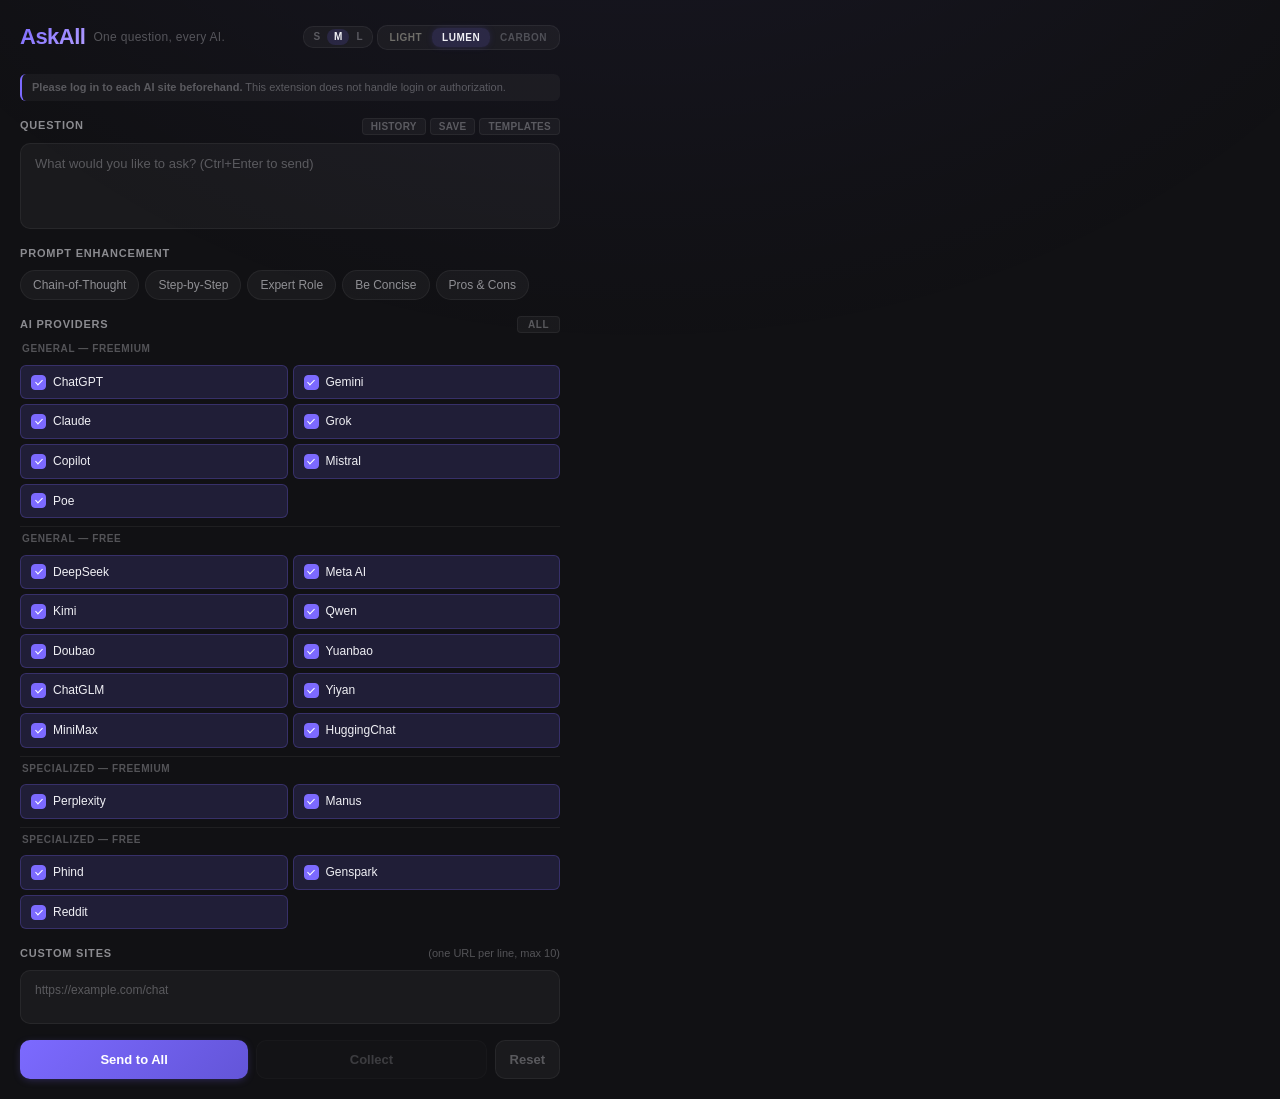
==== popup/popup.html @ 11f6a542 "feat: AskAll v1.0.0 — batch AI query Chrome extension Send one question to 22 AI chatbots simultaneo" ====
<!DOCTYPE html>
<html lang="en">
<head>
  <meta charset="UTF-8">
  <meta name="viewport" content="width=device-width, initial-scale=1.0">
  <title>AskAll</title>
  <link rel="stylesheet" href="popup.css">
</head>
<body>
  <div class="container">

    <header class="header">
      <h1 class="logo">AskAll</h1>
      <span class="tagline">One question, every AI.</span>
      <div class="header-controls">
        <div class="size-switcher" title="Panel size">
          <button class="size-btn" data-size="s">S</button>
          <button class="size-btn active" data-size="m">M</button>
          <button class="size-btn" data-size="l">L</button>
        </div>
        <div class="theme-switcher">
          <button class="theme-btn" data-theme="light" title="Ink on paper">Light</button>
          <button class="theme-btn active" data-theme="lumen" title="Warm clarity">Lumen</button>
          <button class="theme-btn" data-theme="carbon" title="Industrial precision">Carbon</button>
        </div>
      </div>
    </header>

    <p class="notice"><strong>Please log in to each AI site beforehand.</strong> This extension does not handle login or authorization.</p>

    <!-- question + history + templates toolbar -->
    <section class="section">
      <div class="label toolbar-label">
        <span>Question</span>
        <div class="toolbar-actions">
          <button id="history-btn" class="toolbar-btn" title="Query history">History</button>
          <button id="tpl-save-btn" class="toolbar-btn" title="Save as template">Save</button>
          <button id="tpl-load-btn" class="toolbar-btn" title="Load template">Templates</button>
        </div>
      </div>
      <textarea id="question" class="textarea" rows="4"
        placeholder="What would you like to ask? (Ctrl+Enter to send)"></textarea>
      <!-- history dropdown (hidden by default) -->
      <div id="history-panel" class="dropdown-panel hidden"></div>
      <!-- templates dropdown (hidden by default) -->
      <div id="tpl-panel" class="dropdown-panel hidden"></div>
    </section>

    <section class="section">
      <label class="label">Prompt Enhancement</label>
      <div class="strategies">
        <label class="chip">
          <input type="checkbox" value="cot" class="strategy-cb">
          <span>Chain-of-Thought</span>
        </label>
        <label class="chip">
          <input type="checkbox" value="step" class="strategy-cb">
          <span>Step-by-Step</span>
        </label>
        <label class="chip">
          <input type="checkbox" value="expert" class="strategy-cb">
          <span>Expert Role</span>
        </label>
        <label class="chip">
          <input type="checkbox" value="concise" class="strategy-cb">
          <span>Be Concise</span>
        </label>
        <label class="chip">
          <input type="checkbox" value="compare" class="strategy-cb">
          <span>Pros &amp; Cons</span>
        </label>
      </div>
    </section>

    <section class="section">
      <label class="label">
        AI Providers
        <button id="toggle-all-btn" class="toggle-all-btn" title="Toggle all">All</button>
      </label>
      <div id="site-list" class="site-list-grouped"></div>
    </section>

    <section class="section">
      <label class="label" for="custom-sites">Custom Sites <span class="hint">(one URL per line, max 10)</span></label>
      <textarea id="custom-sites" class="textarea textarea-sm" rows="2"
        placeholder="https://example.com/chat"></textarea>
    </section>

    <div class="actions">
      <button id="send-btn" class="btn btn-primary">Send to All</button>
      <button id="collect-btn" class="btn btn-secondary" disabled>Collect</button>
      <button id="reset-btn" class="btn btn-reset" title="Clear responses and start fresh">Reset</button>
    </div>

    <div id="status-bar" class="status-bar hidden">
      <div class="status-text" id="status-text">
        <span class="status-dot active"></span>
        <span id="status-label">Waiting...</span>
      </div>
      <div class="progress-track">
        <div class="progress-fill active" id="progress-fill"></div>
      </div>
    </div>

    <section id="responses-section" class="section hidden">
      <div class="responses-header">
        <label class="label">Responses</label>
        <div class="responses-actions">
          <button id="copy-debug-btn" class="btn btn-debug" title="Copy error diagnostics for debugging">Copy Debug</button>
          <button id="export-md-btn" class="btn btn-export" title="Export as Markdown">Export MD</button>
          <button id="copy-all-btn" class="btn btn-copy">Copy All</button>
        </div>
      </div>
      <div id="responses-container" class="responses-container"></div>
    </section>

    <div id="toast" class="toast">
      <span class="toast-icon">&#10003;</span>
      <span id="toast-text">Copied to clipboard</span>
    </div>

  </div>
  <script src="popup.js"></script>
</body>
</html>
---- popup/popup.css ----
/* ===== reset ===== */
*,
*::before,
*::after {
  box-sizing: border-box;
  margin: 0;
  padding: 0;
}

/* ============================================================
   THEME: LUMEN
   warm clarity · frosted glass · continuous curves
   ============================================================ */
:root,
[data-theme="lumen"] {
  --bg-deep: #09090b;
  --bg: #111114;
  --surface: rgba(255, 255, 255, 0.04);
  --surface-hover: rgba(255, 255, 255, 0.07);
  --surface-active: rgba(255, 255, 255, 0.10);
  --glass: rgba(255, 255, 255, 0.05);
  --glass-border: rgba(255, 255, 255, 0.08);
  --border: rgba(255, 255, 255, 0.06);
  --border-focus: rgba(120, 100, 255, 0.5);

  --text: #f0f0f5;
  --text-secondary: rgba(240, 240, 245, 0.55);
  --text-tertiary: rgba(240, 240, 245, 0.3);

  --accent: #7c6aff;
  --accent-soft: rgba(124, 106, 255, 0.15);
  --accent-glow: rgba(124, 106, 255, 0.35);
  --accent-bright: #9d8fff;
  --accent-gradient: linear-gradient(135deg, #7c6aff 0%, #6355d8 100%);
  --accent-gradient-sending: linear-gradient(135deg, #5a4cc7 0%, #4e42b5 100%);

  --success: #34d399;
  --success-soft: rgba(52, 211, 153, 0.12);
  --warning: #fbbf24;
  --warning-soft: rgba(251, 191, 36, 0.12);
  --danger: #f87171;
  --danger-soft: rgba(248, 113, 113, 0.12);

  --radius-xs: 6px;
  --radius-sm: 10px;
  --radius: 14px;
  --radius-lg: 18px;
  --chip-radius: 20px;

  --font-body: -apple-system, BlinkMacSystemFont, "SF Pro Display",
    "Segoe UI", Roboto, Helvetica, sans-serif;
  --font-mono: "SF Mono", "Fira Code", "Cascadia Code", monospace;

  --ambient-glow: radial-gradient(
    ellipse at 50% 0%,
    rgba(124, 106, 255, 0.08) 0%,
    transparent 70%
  );

  --logo-gradient: linear-gradient(135deg, #7c6aff 0%, #b4a0ff 50%, #7c6aff 100%);
  --logo-weight: 700;
  --logo-spacing: -0.5px;

  --card-done-border: rgba(52, 211, 153, 0.2);
  --card-error-border: rgba(248, 113, 113, 0.2);
  --selected-border: rgba(124, 106, 255, 0.25);
  --selected-bg: var(--accent-soft);

  --progress-gradient: linear-gradient(90deg, var(--accent), var(--accent-bright));
  --progress-done-gradient: linear-gradient(90deg, var(--accent), var(--success));

  --ease-out-expo: cubic-bezier(0.16, 1, 0.3, 1);
  --ease-spring: cubic-bezier(0.34, 1.56, 0.64, 1);
  --ease-smooth: cubic-bezier(0.4, 0, 0.2, 1);

  --duration-fast: 150ms;
  --duration: 250ms;
  --duration-slow: 400ms;
  --duration-enter: 500ms;
}

/* ============================================================
   THEME: LIGHT
   flexoki ink · warm paper · analog clarity
   ============================================================ */
[data-theme="light"] {
  --bg-deep: #F2F0E5;
  --bg: #FFFCF0;
  --surface: #F2F0E5;
  --surface-hover: #E6E4D9;
  --surface-active: #DAD8CE;
  --glass: rgba(16, 15, 15, 0.03);
  --glass-border: #DAD8CE;
  --border: #CECDC3;
  --border-focus: rgba(67, 133, 190, 0.40);

  --text: #100F0F;
  --text-secondary: #403E3C;
  --text-tertiary: #6F6E69;

  --accent: #4385BE;
  --accent-soft: rgba(67, 133, 190, 0.10);
  --accent-glow: rgba(67, 133, 190, 0.18);
  --accent-bright: #205EA6;
  --accent-gradient: linear-gradient(135deg, #4385BE 0%, #205EA6 100%);
  --accent-gradient-sending: linear-gradient(135deg, #205EA6 0%, #1A4F8C 100%);

  --success: #536907;
  --success-soft: rgba(102, 128, 11, 0.10);
  --warning: #8E6B01;
  --warning-soft: rgba(142, 107, 1, 0.10);
  --danger: #AF3029;
  --danger-soft: rgba(175, 48, 41, 0.08);

  --radius-xs: 6px;
  --radius-sm: 10px;
  --radius: 14px;
  --radius-lg: 18px;
  --chip-radius: 20px;

  --font-body: "iA Writer Quattro", "Literata", Georgia,
    -apple-system, BlinkMacSystemFont, "Segoe UI", sans-serif;
  --font-mono: "iA Writer Mono", "SF Mono", "Fira Code", monospace;

  --ambient-glow: none;

  --logo-gradient: linear-gradient(135deg, #4385BE 0%, #5E409D 50%, #4385BE 100%);
  --logo-weight: 700;
  --logo-spacing: -0.3px;

  --card-done-border: rgba(83, 105, 7, 0.30);
  --card-error-border: rgba(175, 48, 41, 0.25);
  --selected-border: rgba(67, 133, 190, 0.25);
  --selected-bg: rgba(67, 133, 190, 0.08);

  --progress-gradient: linear-gradient(90deg, var(--accent), var(--accent-bright));
  --progress-done-gradient: linear-gradient(90deg, var(--accent), var(--success));
}

/* light overrides that need selectors */
[data-theme="light"] .btn .ripple {
  background: rgba(0, 0, 0, 0.08);
}

[data-theme="light"] .btn-primary {
  box-shadow: 0 1px 3px rgba(0, 0, 0, 0.10);
}

[data-theme="light"] .btn-primary:hover:not(:disabled) {
  box-shadow: 0 2px 8px rgba(67, 133, 190, 0.25);
}

[data-theme="light"] .response-card {
  box-shadow: 0 1px 2px rgba(0, 0, 0, 0.04);
}

[data-theme="light"] .response-card:hover {
  box-shadow: 0 2px 6px rgba(0, 0, 0, 0.06);
}

[data-theme="light"] .toast {
  background: #FFFCF0;
  box-shadow: 0 4px 24px rgba(0, 0, 0, 0.12);
  backdrop-filter: none;
  -webkit-backdrop-filter: none;
}

[data-theme="light"] .status-bar {
  backdrop-filter: none;
  -webkit-backdrop-filter: none;
  background: #F2F0E5;
}

[data-theme="light"] .textarea {
  background: #FFFCF0;
}

[data-theme="light"] .textarea:hover {
  background: #F2F0E5;
}

[data-theme="light"] .textarea:focus {
  background: #FFFCF0;
  box-shadow: 0 0 0 3px var(--accent-soft);
}

[data-theme="light"] .site-item input[type="checkbox"]:checked {
  background: #4385BE;
  border-color: #4385BE;
}

[data-theme="light"] .site-item input[type="checkbox"]:checked::after {
  border-color: #FFFCF0;
}

[data-theme="light"] .chip:has(input:checked) {
  color: #FFFCF0;
  border-color: #4385BE;
}

[data-theme="light"] .chip:has(input:checked)::after {
  background: #4385BE;
}

[data-theme="light"] ::-webkit-scrollbar-thumb {
  background: #CECDC3;
}

[data-theme="light"] ::-webkit-scrollbar-thumb:hover {
  background: #B7B5AC;
}

[data-theme="light"] .dropdown-panel {
  background: #FFFCF0;
  box-shadow: 0 4px 16px rgba(0, 0, 0, 0.08);
}

[data-theme="light"] .tpl-save-input {
  background: #F2F0E5;
}

[data-theme="light"] .theme-btn,
[data-theme="light"] .size-btn {
  color: #575653;
}

[data-theme="light"] .theme-btn:hover,
[data-theme="light"] .size-btn:hover {
  color: #100F0F;
}

[data-theme="light"] .theme-btn.active,
[data-theme="light"] .size-btn.active {
  color: #100F0F;
  background: rgba(67, 133, 190, 0.12);
}

/* ============================================================
   THEME: CARBON
   deep void · neon precision · angular geometry
   ============================================================ */
[data-theme="carbon"] {
  --bg-deep: #000000;
  --bg: #0a0a0a;
  --surface: rgba(255, 255, 255, 0.03);
  --surface-hover: rgba(255, 255, 255, 0.05);
  --surface-active: rgba(255, 255, 255, 0.08);
  --glass: rgba(0, 220, 255, 0.03);
  --glass-border: rgba(0, 220, 255, 0.10);
  --border: rgba(255, 255, 255, 0.05);
  --border-focus: rgba(0, 220, 255, 0.6);

  --text: #e8ecf0;
  --text-secondary: rgba(232, 236, 240, 0.50);
  --text-tertiary: rgba(232, 236, 240, 0.25);

  --accent: #00dcff;
  --accent-soft: rgba(0, 220, 255, 0.10);
  --accent-glow: rgba(0, 220, 255, 0.30);
  --accent-bright: #5ef0ff;
  --accent-gradient: linear-gradient(135deg, #00b8d4 0%, #00dcff 100%);
  --accent-gradient-sending: linear-gradient(135deg, #007a8c 0%, #009aad 100%);

  --success: #00e676;
  --success-soft: rgba(0, 230, 118, 0.10);
  --warning: #ffab00;
  --warning-soft: rgba(255, 171, 0, 0.10);
  --danger: #ff5252;
  --danger-soft: rgba(255, 82, 82, 0.10);

  --radius-xs: 3px;
  --radius-sm: 5px;
  --radius: 6px;
  --radius-lg: 8px;
  --chip-radius: 4px;

  --font-body: "Inter", "Roboto", -apple-system, BlinkMacSystemFont,
    "Segoe UI", sans-serif;
  --font-mono: "JetBrains Mono", "SF Mono", "Fira Code", monospace;

  --ambient-glow: radial-gradient(
    ellipse at 50% 0%,
    rgba(0, 220, 255, 0.05) 0%,
    transparent 60%
  );

  --logo-gradient: linear-gradient(90deg, #00dcff 0%, #00ffe0 50%, #00dcff 100%);
  --logo-weight: 800;
  --logo-spacing: 2px;

  --card-done-border: rgba(0, 230, 118, 0.25);
  --card-error-border: rgba(255, 82, 82, 0.25);
  --selected-border: rgba(0, 220, 255, 0.30);
  --selected-bg: rgba(0, 220, 255, 0.08);

  --progress-gradient: linear-gradient(90deg, #00b8d4, var(--accent-bright));
  --progress-done-gradient: linear-gradient(90deg, var(--accent), var(--success));
}

/* carbon-specific overrides that need selectors */
[data-theme="carbon"] .logo {
  text-transform: uppercase;
  font-family: var(--font-mono);
}

[data-theme="carbon"] .response-site-name {
  font-family: var(--font-mono);
  letter-spacing: 0.5px;
}

[data-theme="carbon"] .response-status {
  border-radius: 3px;
  font-family: var(--font-mono);
  letter-spacing: 0.6px;
}

[data-theme="carbon"] .chip {
  border-radius: var(--chip-radius);
}

[data-theme="carbon"] .chip:has(input:checked) {
  box-shadow: 0 0 8px -2px var(--accent-glow), inset 0 0 12px -6px var(--accent-glow);
}

[data-theme="carbon"] .btn-primary {
  box-shadow: 0 0 12px -3px var(--accent-glow), inset 0 1px 0 rgba(255, 255, 255, 0.06);
}

[data-theme="carbon"] .btn-primary:hover:not(:disabled) {
  box-shadow: 0 0 24px -2px var(--accent-glow), 0 0 48px -8px var(--accent-glow);
}

[data-theme="carbon"] .site-item.selected {
  box-shadow: inset 0 0 10px -6px var(--accent-glow);
}

[data-theme="carbon"] .textarea:focus {
  box-shadow: 0 0 0 1px var(--border-focus), 0 0 16px -4px var(--accent-glow);
}

[data-theme="carbon"] .progress-fill.active::after {
  box-shadow: 0 0 8px var(--accent-glow), 0 0 16px var(--accent-glow);
}

[data-theme="carbon"] .toast {
  border-radius: var(--radius-sm);
  backdrop-filter: blur(8px);
  -webkit-backdrop-filter: blur(8px);
}

[data-theme="carbon"] .status-bar {
  backdrop-filter: blur(8px);
  -webkit-backdrop-filter: blur(8px);
}

/* carbon scanline texture */
[data-theme="carbon"] body::after {
  content: "";
  position: fixed;
  inset: 0;
  background: repeating-linear-gradient(
    0deg,
    transparent 0px,
    transparent 2px,
    rgba(255, 255, 255, 0.008) 2px,
    rgba(255, 255, 255, 0.008) 4px
  );
  pointer-events: none;
  z-index: 0;
}

/* ===== theme switcher ===== */
.theme-switcher {
  display: flex;
  align-items: center;
  gap: 0;
  background: var(--surface);
  border: 1px solid var(--border);
  border-radius: var(--radius-sm);
  padding: 2px;
  flex-shrink: 0;
}

/* ===== size switcher ===== */
.size-switcher {
  display: flex;
  align-items: center;
  gap: 0;
  background: var(--surface);
  border: 1px solid var(--border);
  border-radius: var(--radius-sm);
  padding: 2px;
  flex-shrink: 0;
}

.size-btn {
  padding: 3px 7px;
  font-size: 10px;
  font-weight: 700;
  color: var(--text-tertiary);
  background: transparent;
  border: none;
  border-radius: calc(var(--radius-sm) - 2px);
  cursor: pointer;
  line-height: 1;
  transition:
    color var(--duration) var(--ease-smooth),
    background var(--duration) var(--ease-smooth);
}

.size-btn:hover {
  color: var(--text-secondary);
}

.size-btn.active {
  color: var(--text);
  background: var(--accent-soft);
}

.size-btn:active {
  transform: scale(0.9);
}

.theme-btn {
  padding: 4px 10px;
  font-size: 10px;
  font-weight: 600;
  color: var(--text-tertiary);
  background: transparent;
  border: none;
  border-radius: calc(var(--radius-sm) - 2px);
  cursor: pointer;
  text-transform: uppercase;
  letter-spacing: 0.5px;
  transition:
    color var(--duration) var(--ease-smooth),
    background var(--duration) var(--ease-smooth),
    box-shadow var(--duration) var(--ease-smooth);
  position: relative;
  white-space: nowrap;
}

.theme-btn:hover {
  color: var(--text-secondary);
}

.theme-btn.active {
  color: var(--text);
  background: var(--accent-soft);
  box-shadow: 0 0 8px -3px var(--accent-glow);
}

.theme-btn:active {
  transform: scale(0.94);
}

/* ===== body + size variants ===== */
body {
  width: 440px;
  min-height: 520px;
  max-height: 600px;
  overflow-y: auto;
  overflow-x: hidden;
  font-family: var(--font-body);
  font-size: 13px;
  color: var(--text);
  background: var(--bg);
  line-height: 1.55;
  -webkit-font-smoothing: antialiased;
  transition:
    background var(--duration-slow) var(--ease-smooth),
    width var(--duration-slow) var(--ease-out-expo);
}

body[data-size="s"] {
  width: 440px;
}

body[data-size="m"] {
  width: 580px;
}

body[data-size="l"] {
  width: 750px;
}

body[data-size="m"] .responses-container {
  max-height: 420px;
}

body[data-size="l"] .responses-container {
  max-height: 450px;
}

body[data-size="l"] .site-list {
  grid-template-columns: 1fr 1fr 1fr;
}

body::before {
  content: "";
  position: fixed;
  top: -40%;
  left: -20%;
  width: 140%;
  height: 80%;
  background: var(--ambient-glow);
  pointer-events: none;
  z-index: 0;
  transition: background var(--duration-slow) var(--ease-smooth);
}

/* ===== layout ===== */
.container {
  position: relative;
  z-index: 1;
  padding: 20px;
  display: flex;
  flex-direction: column;
  gap: 16px;
}

/* ===== header ===== */
.header {
  display: flex;
  align-items: center;
  gap: 8px;
  padding-bottom: 4px;
  flex-wrap: wrap;
}

.header-controls {
  display: flex;
  align-items: center;
  gap: 4px;
  margin-left: auto;
  flex-shrink: 0;
}

.logo {
  font-size: 22px;
  font-weight: var(--logo-weight);
  letter-spacing: var(--logo-spacing);
  background: var(--logo-gradient);
  background-size: 200% 200%;
  -webkit-background-clip: text;
  -webkit-text-fill-color: transparent;
  background-clip: text;
  animation: logo-shimmer 4s ease-in-out infinite;
  flex-shrink: 0;
  transition: letter-spacing var(--duration-slow) var(--ease-smooth);
}

@keyframes logo-shimmer {
  0%, 100% { background-position: 0% 50%; }
  50% { background-position: 100% 50%; }
}

.tagline {
  font-size: 12px;
  color: var(--text-tertiary);
  letter-spacing: 0.3px;
  white-space: nowrap;
  overflow: hidden;
  text-overflow: ellipsis;
}

.notice {
  font-size: 11px;
  color: var(--text-tertiary);
  line-height: 1.4;
  padding: 6px 10px;
  background: var(--surface);
  border-left: 2px solid var(--accent);
  border-radius: var(--radius-xs);
}

/* ===== sections ===== */
.section {
  display: flex;
  flex-direction: column;
  gap: 8px;
}

.label {
  font-size: 11px;
  font-weight: 600;
  color: var(--text-secondary);
  text-transform: uppercase;
  letter-spacing: 0.8px;
  display: flex;
  align-items: center;
  justify-content: space-between;
}

.hint {
  font-weight: 400;
  text-transform: none;
  letter-spacing: 0;
  color: var(--text-tertiary);
  font-size: 11px;
}

/* ===== textarea ===== */
.textarea {
  width: 100%;
  padding: 12px 14px;
  background: var(--surface);
  border: 1px solid var(--border);
  border-radius: var(--radius-sm);
  color: var(--text);
  font-size: 13px;
  font-family: inherit;
  resize: none;
  outline: none;
  transition:
    border-color var(--duration) var(--ease-smooth),
    box-shadow var(--duration) var(--ease-smooth),
    background var(--duration) var(--ease-smooth);
}

.textarea::placeholder {
  color: var(--text-tertiary);
}

.textarea:hover {
  background: var(--surface-hover);
  border-color: var(--glass-border);
}

.textarea:focus {
  background: var(--surface-hover);
  border-color: var(--border-focus);
  box-shadow: 0 0 0 3px var(--accent-soft), 0 0 20px -4px var(--accent-glow);
}

.textarea-sm {
  font-size: 12px;
}

/* ===== chips ===== */
.strategies {
  display: flex;
  flex-wrap: wrap;
  gap: 6px;
}

.chip {
  position: relative;
  display: inline-flex;
  align-items: center;
  gap: 5px;
  padding: 5px 12px;
  background: var(--surface);
  border: 1px solid var(--border);
  border-radius: var(--chip-radius);
  cursor: pointer;
  font-size: 12px;
  color: var(--text-secondary);
  transition: all var(--duration) var(--ease-smooth);
  user-select: none;
  overflow: hidden;
}

.chip::after {
  content: "";
  position: absolute;
  inset: 0;
  background: var(--accent);
  opacity: 0;
  transition: opacity var(--duration) var(--ease-smooth);
  border-radius: inherit;
  z-index: 0;
}

.chip span {
  position: relative;
  z-index: 1;
}

.chip:hover {
  border-color: var(--glass-border);
  background: var(--surface-hover);
}

.chip:active {
  transform: scale(0.95);
}

.chip:has(input:checked) {
  border-color: var(--accent);
  color: #fff;
}

.chip:has(input:checked)::after {
  opacity: 1;
}

.chip input {
  display: none;
}

/* ===== site list ===== */
/* ===== grouped site list ===== */
.site-list-grouped {
  display: flex;
  flex-direction: column;
  gap: 8px;
}

.site-group-header {
  font-size: 10px;
  font-weight: 600;
  color: var(--text-tertiary);
  text-transform: uppercase;
  letter-spacing: 0.6px;
  padding: 4px 2px 0;
  border-top: 1px solid var(--border);
}

.site-group-header:first-child {
  border-top: none;
  padding-top: 0;
}

.site-list {
  display: grid;
  grid-template-columns: 1fr 1fr;
  gap: 5px;
}

.site-item {
  display: flex;
  align-items: center;
  gap: 7px;
  padding: 7px 10px;
  background: var(--surface);
  border: 1px solid transparent;
  border-radius: var(--radius-xs);
  cursor: pointer;
  font-size: 12px;
  color: var(--text-secondary);
  transition: all var(--duration-fast) var(--ease-smooth);
  user-select: none;
}

.site-item:hover {
  background: var(--surface-hover);
}

.site-item:active {
  transform: scale(0.97);
}

.site-item.selected {
  border-color: var(--selected-border);
  background: var(--selected-bg);
  color: var(--text);
}

.site-item input[type="checkbox"] {
  appearance: none;
  -webkit-appearance: none;
  width: 15px;
  height: 15px;
  border: 1.5px solid var(--text-tertiary);
  border-radius: 4px;
  flex-shrink: 0;
  position: relative;
  transition: all var(--duration-fast) var(--ease-smooth);
  cursor: pointer;
}

.site-item input[type="checkbox"]:checked {
  background: var(--accent);
  border-color: var(--accent);
}

.site-item input[type="checkbox"]:checked::after {
  content: "";
  position: absolute;
  top: 2px;
  left: 4.5px;
  width: 4px;
  height: 7px;
  border: solid #fff;
  border-width: 0 1.5px 1.5px 0;
  transform: rotate(45deg);
}

.site-favicon {
  width: 16px;
  height: 16px;
  border-radius: 3px;
  flex-shrink: 0;
  opacity: 0.85;
}

.site-name {
  white-space: nowrap;
  overflow: hidden;
  text-overflow: ellipsis;
  font-weight: 500;
}

/* ===== toggle all ===== */
.toggle-all-btn {
  background: var(--surface);
  border: 1px solid var(--border);
  border-radius: 4px;
  color: var(--text-tertiary);
  font-size: 10px;
  font-weight: 600;
  padding: 2px 10px;
  cursor: pointer;
  text-transform: uppercase;
  letter-spacing: 0.5px;
  transition: all var(--duration-fast) var(--ease-smooth);
}

.toggle-all-btn:hover {
  background: var(--accent-soft);
  color: var(--accent-bright);
  border-color: var(--selected-border);
}

.toggle-all-btn:active {
  transform: scale(0.93);
}

/* ===== buttons ===== */
.actions {
  display: flex;
  gap: 8px;
}

.btn {
  position: relative;
  flex: 1;
  padding: 11px 16px;
  border: none;
  border-radius: var(--radius-sm);
  font-size: 13px;
  font-weight: 600;
  cursor: pointer;
  overflow: hidden;
  transition:
    transform var(--duration-fast) var(--ease-spring),
    box-shadow var(--duration) var(--ease-smooth),
    opacity var(--duration) var(--ease-smooth),
    background var(--duration) var(--ease-smooth);
}

.btn:active:not(:disabled) {
  transform: scale(0.96);
}

.btn:disabled {
  opacity: 0.35;
  cursor: not-allowed;
}

.btn .ripple {
  position: absolute;
  border-radius: 50%;
  background: rgba(255, 255, 255, 0.25);
  transform: scale(0);
  animation: ripple-expand 600ms var(--ease-out-expo) forwards;
  pointer-events: none;
}

@keyframes ripple-expand {
  to {
    transform: scale(4);
    opacity: 0;
  }
}

.btn-primary {
  background: var(--accent-gradient);
  color: #fff;
  box-shadow: 0 2px 8px -2px var(--accent-glow);
}

.btn-primary:hover:not(:disabled) {
  box-shadow: 0 4px 20px -2px var(--accent-glow), 0 0 40px -8px var(--accent-glow);
}

.btn-secondary {
  background: var(--surface);
  color: var(--text-secondary);
  border: 1px solid var(--border);
}

.btn-secondary:hover:not(:disabled) {
  background: var(--surface-hover);
  color: var(--text);
  border-color: var(--glass-border);
}

.btn-reset {
  flex: none;
  background: var(--surface);
  color: var(--text-tertiary);
  border: 1px solid var(--border);
  padding: 11px 14px;
}

.btn-reset:hover:not(:disabled) {
  color: var(--danger);
  border-color: var(--danger);
  background: var(--danger-soft);
}

.btn-copy {
  flex: none;
  padding: 5px 14px;
  font-size: 11px;
  font-weight: 600;
  background: var(--success-soft);
  color: var(--success);
  border: 1px solid rgba(52, 211, 153, 0.2);
  border-radius: var(--radius-xs);
}

.btn-copy:hover:not(:disabled) {
  background: rgba(52, 211, 153, 0.2);
  box-shadow: 0 0 16px -4px rgba(52, 211, 153, 0.3);
}

/* ===== status bar ===== */
.status-bar {
  padding: 10px 14px;
  background: var(--glass);
  border-radius: var(--radius-sm);
  border: 1px solid var(--glass-border);
  backdrop-filter: blur(12px);
  -webkit-backdrop-filter: blur(12px);
  animation: section-enter var(--duration-enter) var(--ease-out-expo) both;
}

.status-text {
  font-size: 12px;
  color: var(--text-secondary);
  margin-bottom: 8px;
  font-weight: 500;
  display: flex;
  align-items: center;
  gap: 6px;
}

.status-dot {
  width: 6px;
  height: 6px;
  border-radius: 50%;
  background: var(--accent);
  display: inline-block;
  flex-shrink: 0;
}

.status-dot.active {
  animation: status-pulse 1.5s ease-in-out infinite;
}

.status-dot.done {
  background: var(--success);
  animation: none;
}

@keyframes status-pulse {
  0%, 100% { opacity: 1; transform: scale(1); }
  50% { opacity: 0.4; transform: scale(0.7); }
}

.progress-track {
  height: 3px;
  background: var(--border);
  border-radius: 2px;
  overflow: hidden;
  position: relative;
}

.progress-fill {
  height: 100%;
  background: var(--progress-gradient);
  border-radius: 2px;
  width: 0%;
  transition: width var(--duration-slow) var(--ease-out-expo);
  position: relative;
}

.progress-fill.active::after {
  content: "";
  position: absolute;
  right: 0;
  top: -2px;
  width: 7px;
  height: 7px;
  border-radius: 50%;
  background: var(--accent-bright);
  box-shadow: 0 0 10px var(--accent-glow);
  animation: progress-glow 1.5s ease-in-out infinite;
}

@keyframes progress-glow {
  0%, 100% { box-shadow: 0 0 6px var(--accent-glow); }
  50% { box-shadow: 0 0 14px var(--accent-glow), 0 0 24px var(--accent-glow); }
}

.progress-fill.done {
  background: var(--progress-done-gradient);
}

.progress-fill.done::after {
  display: none;
}

/* ===== responses ===== */
.responses-header {
  display: flex;
  align-items: center;
  justify-content: space-between;
  margin-bottom: 8px;
}

.responses-container {
  display: flex;
  flex-direction: column;
  gap: 0;
  max-height: 400px;
  overflow-y: auto;
  padding-right: 2px;
}

.response-card {
  background: var(--surface);
  border: 1px solid var(--border);
  border-radius: var(--radius-sm);
  overflow: hidden;
  animation: card-enter var(--duration-enter) var(--ease-out-expo) both;
  transition:
    border-color var(--duration) var(--ease-smooth),
    box-shadow var(--duration) var(--ease-smooth);
}

/* collapsed state: render as compact list rows */
.response-card.collapsed {
  background: transparent;
  border-color: transparent;
  border-radius: 0;
  border-bottom: 1px solid var(--border);
  box-shadow: none;
}

.response-card.collapsed .response-body,
.response-card.collapsed .response-stats,
.response-card.collapsed .response-card-actions {
  display: none;
}

.response-card.collapsed .response-card-header {
  border-bottom: none;
  padding: 5px 8px;
}

/* expanded cards get spacing from top margin */
.response-card:not(.collapsed) {
  margin-top: 6px;
}

.response-card:not(.collapsed):first-child {
  margin-top: 0;
}

.response-card:hover {
  border-color: var(--glass-border);
}

.response-card.card-done {
  animation: card-arrive 500ms var(--ease-spring) both;
  border-color: var(--card-done-border);
}

.response-card.card-error {
  border-color: var(--card-error-border);
}

@keyframes card-enter {
  from {
    opacity: 0;
    transform: translateY(10px) scale(0.98);
  }
  to {
    opacity: 1;
    transform: translateY(0) scale(1);
  }
}

@keyframes card-arrive {
  0% { transform: scale(1); }
  20% { transform: scale(1.015) translateX(-2px); }
  40% { transform: scale(1.01) translateX(2px); }
  60% { transform: scale(1.005) translateX(-1px); }
  80% { transform: scale(1) translateX(1px); }
  100% { transform: scale(1) translateX(0); }
}

.response-card-header {
  display: flex;
  align-items: center;
  justify-content: space-between;
  padding: 6px 12px;
  border-bottom: 1px solid var(--border);
}

.response-site-name {
  font-size: 12px;
  font-weight: 600;
  letter-spacing: 0.1px;
}

.response-status {
  font-size: 10px;
  padding: 2px 10px;
  border-radius: 10px;
  font-weight: 600;
  letter-spacing: 0.3px;
  text-transform: uppercase;
  transition: all var(--duration) var(--ease-smooth);
}

.response-status.pending {
  background: var(--warning-soft);
  color: var(--warning);
}

.response-status.polling {
  background: var(--accent-soft);
  color: var(--accent-bright);
  animation: status-badge-pulse 2s ease-in-out infinite;
}

@keyframes status-badge-pulse {
  0%, 100% { opacity: 1; }
  50% { opacity: 0.6; }
}

.response-status.done {
  background: var(--success-soft);
  color: var(--success);
}

.response-status.error {
  background: var(--danger-soft);
  color: var(--danger);
}

.response-status.skipped {
  background: var(--surface-hover);
  color: var(--text-tertiary);
}

.response-card.card-skipped {
  opacity: 0.5;
  border-color: var(--border);
}

.response-body {
  padding: 12px 14px;
  font-size: 12px;
  line-height: 1.65;
  color: var(--text);
  white-space: pre-wrap;
  word-break: break-word;
  max-height: 200px;
  overflow-y: auto;
}

.response-body-empty {
  color: var(--text-tertiary);
  font-style: italic;
  padding: 8px 14px;
  font-size: 11px;
}

/* shimmer bar inside streaming cards that have expanded */
.response-body-empty::before {
  content: "";
  display: inline-block;
  width: 40px;
  height: 3px;
  margin-right: 6px;
  vertical-align: middle;
  border-radius: 2px;
  background: linear-gradient(
    90deg,
    var(--border) 25%,
    var(--surface-hover) 50%,
    var(--border) 75%
  );
  background-size: 200% 100%;
  animation: shimmer 1.8s ease-in-out infinite;
}

.response-body-empty::after {
  content: "waiting...";
}

@keyframes shimmer {
  0% { background-position: 200% 0; }
  100% { background-position: -200% 0; }
}

.response-card-actions {
  padding: 6px 14px;
  border-top: 1px solid var(--border);
  display: flex;
  justify-content: flex-end;
}

.btn-copy-single {
  background: none;
  border: 1px solid var(--border);
  color: var(--text-tertiary);
  font-size: 11px;
  font-weight: 500;
  padding: 3px 12px;
  border-radius: 4px;
  cursor: pointer;
  transition: all var(--duration-fast) var(--ease-smooth);
}

.btn-copy-single:hover {
  color: var(--text);
  border-color: var(--accent);
  background: var(--accent-soft);
}

.btn-copy-single:active {
  transform: scale(0.93);
}

.btn-copy-single.copied {
  border-color: var(--success);
  color: var(--success);
  background: var(--success-soft);
}

/* ===== toast ===== */
.toast {
  position: fixed;
  bottom: 20px;
  left: 50%;
  transform: translateX(-50%) translateY(20px);
  background: var(--glass);
  color: var(--text);
  padding: 10px 24px;
  border-radius: 24px;
  font-size: 12px;
  font-weight: 600;
  border: 1px solid var(--glass-border);
  backdrop-filter: blur(20px);
  -webkit-backdrop-filter: blur(20px);
  box-shadow: 0 8px 32px rgba(0, 0, 0, 0.4);
  z-index: 999;
  opacity: 0;
  pointer-events: none;
  transition:
    opacity var(--duration) var(--ease-smooth),
    transform var(--duration) var(--ease-spring);
}

.toast.show {
  opacity: 1;
  transform: translateX(-50%) translateY(0);
}

.toast-icon {
  display: inline-block;
  margin-right: 6px;
  color: var(--success);
}

/* ===== entrance animations ===== */
@keyframes section-enter {
  from {
    opacity: 0;
    transform: translateY(8px);
  }
  to {
    opacity: 1;
    transform: translateY(0);
  }
}

.section-enter {
  animation: section-enter var(--duration-enter) var(--ease-out-expo) both;
}

/* ===== all-done celebration ===== */
@keyframes celebration-glow {
  0% { box-shadow: 0 0 0 0 var(--accent-glow); }
  50% { box-shadow: 0 0 20px 4px var(--accent-glow); }
  100% { box-shadow: 0 0 0 0 var(--accent-glow); }
}

.status-bar.all-done {
  animation: celebration-glow 1s var(--ease-smooth);
  border-color: var(--card-done-border);
}

/* ===== send button loading ===== */
.btn-primary.sending {
  background: var(--accent-gradient-sending);
  pointer-events: none;
}

.btn-primary.sending::after {
  content: "";
  position: absolute;
  top: 0;
  left: -100%;
  width: 100%;
  height: 100%;
  background: linear-gradient(
    90deg,
    transparent 0%,
    rgba(255, 255, 255, 0.08) 50%,
    transparent 100%
  );
  animation: btn-loading-sweep 1.5s ease-in-out infinite;
}

@keyframes btn-loading-sweep {
  to { left: 100%; }
}

/* ===== utility ===== */
.hidden {
  display: none !important;
}

.fade-in {
  animation: fade-in var(--duration-slow) var(--ease-smooth) both;
}

@keyframes fade-in {
  from { opacity: 0; }
  to { opacity: 1; }
}

/* ===== scrollbar ===== */
::-webkit-scrollbar {
  width: 4px;
}

::-webkit-scrollbar-track {
  background: transparent;
}

::-webkit-scrollbar-thumb {
  background: var(--border);
  border-radius: 2px;
}

::-webkit-scrollbar-thumb:hover {
  background: rgba(255, 255, 255, 0.12);
}

/* ===== focus visible ===== */
:focus-visible {
  outline: 2px solid var(--accent);
  outline-offset: 2px;
}

button:focus:not(:focus-visible) {
  outline: none;
}

/* ===== toolbar (history / templates) ===== */
.toolbar-label {
  display: flex;
  align-items: center;
  justify-content: space-between;
}

.toolbar-actions {
  display: flex;
  gap: 4px;
}

.toolbar-btn {
  background: var(--surface);
  border: 1px solid var(--border);
  border-radius: 4px;
  color: var(--text-tertiary);
  font-size: 10px;
  font-weight: 600;
  padding: 2px 8px;
  cursor: pointer;
  text-transform: uppercase;
  letter-spacing: 0.3px;
  transition: all var(--duration-fast) var(--ease-smooth);
}

.toolbar-btn:hover {
  color: var(--accent-bright);
  background: var(--accent-soft);
  border-color: var(--selected-border);
}

.toolbar-btn:active {
  transform: scale(0.93);
}

.toolbar-btn.active-panel {
  color: var(--accent-bright);
  background: var(--accent-soft);
  border-color: var(--accent);
}

/* ===== dropdown panel ===== */
.dropdown-panel {
  background: var(--surface);
  border: 1px solid var(--glass-border);
  border-radius: var(--radius-sm);
  padding: 6px;
  max-height: 180px;
  overflow-y: auto;
  animation: section-enter 300ms var(--ease-out-expo) both;
}

.dropdown-item {
  display: flex;
  align-items: center;
  justify-content: space-between;
  gap: 8px;
  padding: 6px 8px;
  border-radius: var(--radius-xs);
  cursor: pointer;
  font-size: 12px;
  color: var(--text-secondary);
  transition: all var(--duration-fast) var(--ease-smooth);
}

.dropdown-item:hover {
  background: var(--surface-hover);
  color: var(--text);
}

.dropdown-item-text {
  flex: 1;
  white-space: nowrap;
  overflow: hidden;
  text-overflow: ellipsis;
}

.dropdown-item-meta {
  font-size: 10px;
  color: var(--text-tertiary);
  white-space: nowrap;
  flex-shrink: 0;
}

.dropdown-item-delete {
  background: none;
  border: none;
  color: var(--text-tertiary);
  font-size: 14px;
  cursor: pointer;
  padding: 0 4px;
  line-height: 1;
  flex-shrink: 0;
  transition: color var(--duration-fast) var(--ease-smooth);
}

.dropdown-item-delete:hover {
  color: var(--danger);
}

.dropdown-empty {
  padding: 12px 8px;
  text-align: center;
  color: var(--text-tertiary);
  font-size: 12px;
  font-style: italic;
}

.dropdown-footer {
  display: flex;
  justify-content: flex-end;
  padding: 4px 2px 0;
  border-top: 1px solid var(--border);
  margin-top: 4px;
}

.dropdown-footer-btn {
  background: none;
  border: none;
  color: var(--danger);
  font-size: 10px;
  font-weight: 600;
  cursor: pointer;
  padding: 4px 8px;
  text-transform: uppercase;
  letter-spacing: 0.3px;
  transition: opacity var(--duration-fast) var(--ease-smooth);
}

.dropdown-footer-btn:hover {
  opacity: 0.7;
}

/* ===== response stats ===== */
.response-stats {
  display: flex;
  gap: 10px;
  padding: 4px 14px 6px;
  font-size: 10px;
  color: var(--text-tertiary);
  letter-spacing: 0.2px;
}

.response-stat {
  display: flex;
  align-items: center;
  gap: 3px;
}

/* ===== retry button in card ===== */
.btn-retry {
  background: none;
  border: 1px solid var(--danger-soft);
  color: var(--danger);
  font-size: 11px;
  font-weight: 500;
  padding: 3px 12px;
  border-radius: 4px;
  cursor: pointer;
  transition: all var(--duration-fast) var(--ease-smooth);
  margin-right: auto;
}

.btn-retry:hover {
  background: var(--danger-soft);
  border-color: var(--danger);
}

.btn-retry:active {
  transform: scale(0.93);
}

.btn-retry.retrying {
  opacity: 0.5;
  pointer-events: none;
}

/* ===== export button ===== */
.responses-actions {
  display: flex;
  gap: 6px;
  align-items: center;
}

.btn-export {
  flex: none;
  padding: 5px 12px;
  font-size: 11px;
  font-weight: 600;
  background: var(--surface);
  color: var(--text-secondary);
  border: 1px solid var(--border);
  border-radius: var(--radius-xs);
}

.btn-debug {
  flex: none;
  padding: 5px 12px;
  font-size: 11px;
  font-weight: 600;
  background: var(--danger-soft);
  color: var(--danger);
  border: 1px solid rgba(175, 48, 41, 0.15);
  border-radius: var(--radius-xs);
}

.btn-debug:hover:not(:disabled) {
  background: rgba(175, 48, 41, 0.15);
  box-shadow: 0 0 12px -4px rgba(175, 48, 41, 0.2);
}

.btn-export:hover:not(:disabled) {
  background: var(--surface-hover);
  color: var(--text);
  border-color: var(--glass-border);
}

/* ===== template save prompt ===== */
.tpl-save-row {
  display: flex;
  gap: 6px;
  padding: 4px 0;
}

.tpl-save-input {
  flex: 1;
  padding: 5px 8px;
  font-size: 12px;
  background: var(--bg);
  border: 1px solid var(--border);
  border-radius: 4px;
  color: var(--text);
  outline: none;
}

.tpl-save-input:focus {
  border-color: var(--accent);
}

.tpl-save-confirm {
  padding: 5px 12px;
  font-size: 11px;
  font-weight: 600;
  background: var(--accent);
  color: #fff;
  border: none;
  border-radius: 4px;
  cursor: pointer;
  transition: opacity var(--duration-fast);
}

.tpl-save-confirm:hover {
  opacity: 0.85;
}
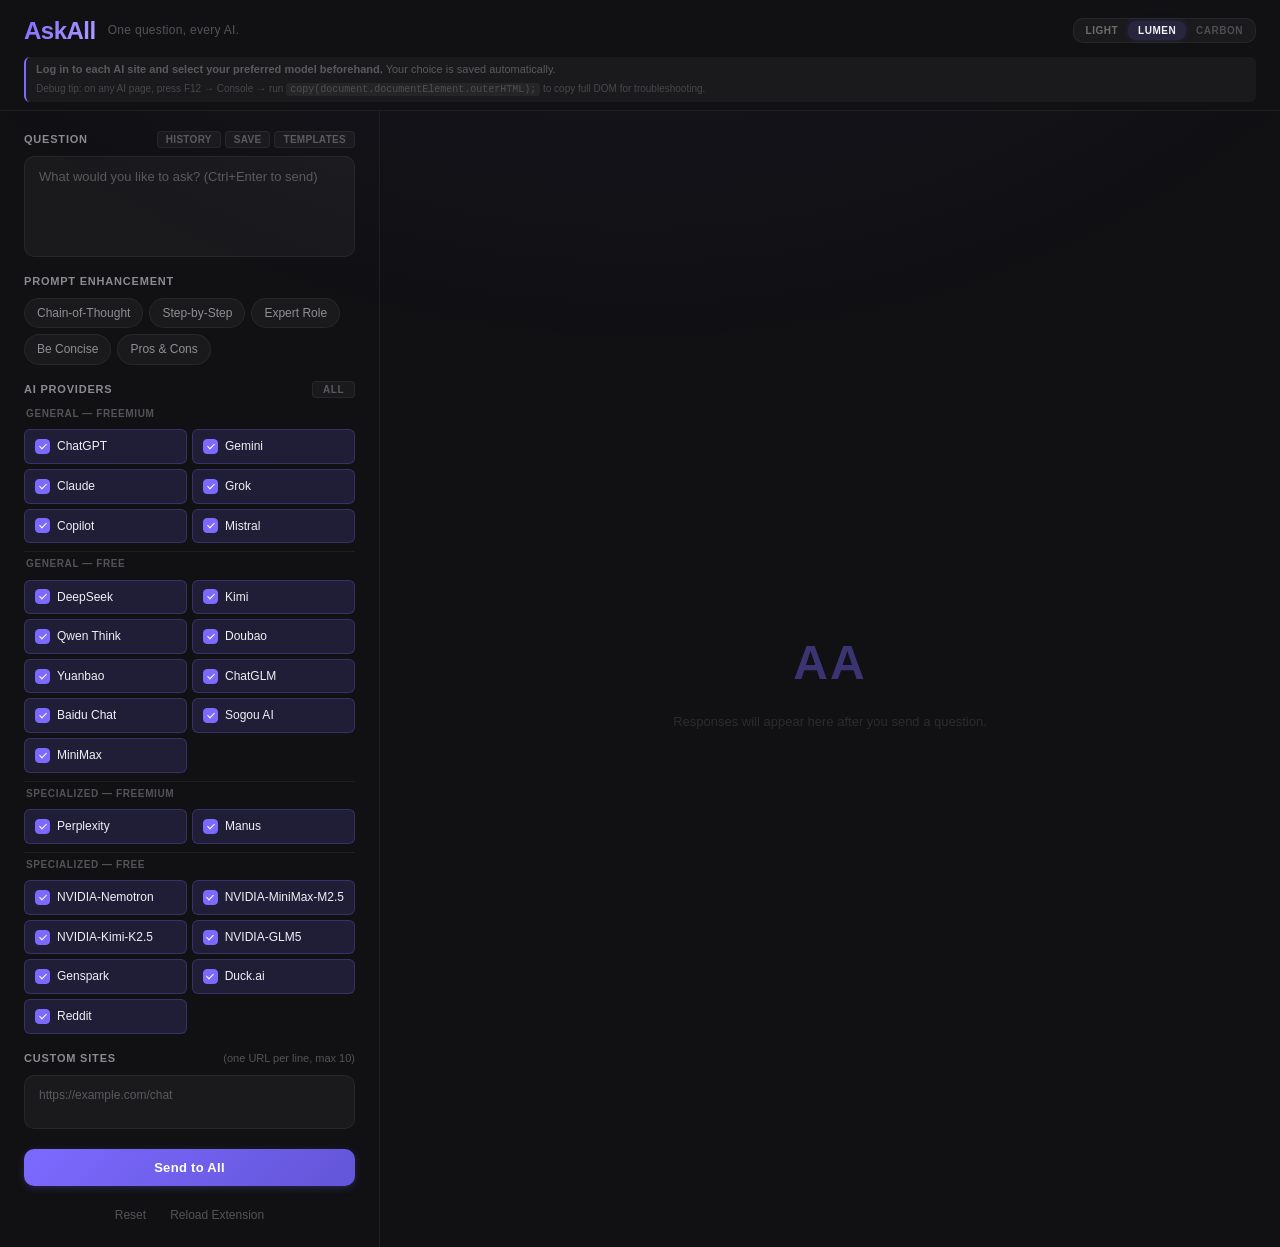
==== commit fa0e4df0: "feat: add anti-detection, new adapters, remove rejected sites - Add humanClick() with full pointer/m" ====
--- a/popup/popup.html
+++ b/popup/popup.html
@@ -7,119 +7,155 @@
   <link rel="stylesheet" href="popup.css">
 </head>
 <body>
-  <div class="container">
 
-    <header class="header">
+  <!-- top bar -->
+  <header class="topbar">
+    <div class="topbar-inner">
       <h1 class="logo">AskAll</h1>
       <span class="tagline">One question, every AI.</span>
-      <div class="header-controls">
-        <div class="size-switcher" title="Panel size">
-          <button class="size-btn" data-size="s">S</button>
-          <button class="size-btn active" data-size="m">M</button>
-          <button class="size-btn" data-size="l">L</button>
-        </div>
+      <div class="topbar-right">
+        <span id="live-counter" class="live-counter hidden">0 / 0</span>
         <div class="theme-switcher">
           <button class="theme-btn" data-theme="light" title="Ink on paper">Light</button>
           <button class="theme-btn active" data-theme="lumen" title="Warm clarity">Lumen</button>
           <button class="theme-btn" data-theme="carbon" title="Industrial precision">Carbon</button>
         </div>
       </div>
-    </header>
+    </div>
+    <p class="notice"><strong>Log in to each AI site and select your preferred model beforehand.</strong> Your choice is saved automatically. <span class="notice-tip">Debug tip: on any AI page, press F12 → Console → run <code>copy(document.documentElement.outerHTML);</code> to copy full DOM for troubleshooting.</span></p>
+  </header>
 
-    <p class="notice"><strong>Please log in to each AI site beforehand.</strong> This extension does not handle login or authorization.</p>
+  <main class="main">
 
-    <!-- question + history + templates toolbar -->
-    <section class="section">
-      <div class="label toolbar-label">
-        <span>Question</span>
-        <div class="toolbar-actions">
-          <button id="history-btn" class="toolbar-btn" title="Query history">History</button>
-          <button id="tpl-save-btn" class="toolbar-btn" title="Save as template">Save</button>
-          <button id="tpl-load-btn" class="toolbar-btn" title="Load template">Templates</button>
+    <!-- LEFT: input panel -->
+    <aside class="panel panel-input">
+
+      <section class="section">
+        <div class="label toolbar-label">
+          <span>Question</span>
+          <div class="toolbar-actions">
+            <button id="history-btn" class="toolbar-btn" title="Query history">History</button>
+            <button id="tpl-save-btn" class="toolbar-btn" title="Save as template">Save</button>
+            <button id="tpl-load-btn" class="toolbar-btn" title="Load template">Templates</button>
+          </div>
+        </div>
+        <textarea id="question" class="textarea" rows="5"
+          placeholder="What would you like to ask? (Ctrl+Enter to send)"></textarea>
+        <div id="history-panel" class="dropdown-panel hidden"></div>
+        <div id="tpl-panel" class="dropdown-panel hidden"></div>
+      </section>
+
+      <section class="section">
+        <label class="label">Prompt Enhancement</label>
+        <div class="strategies">
+          <span class="tip-wrap tip-wrap-up">
+            <label class="chip"><input type="checkbox" value="cot" class="strategy-cb"><span>Chain-of-Thought</span></label>
+            <span class="tip-bubble">Prepends "Let's think step by step" — encourages the AI to show its reasoning process before giving a final answer.</span>
+          </span>
+          <span class="tip-wrap tip-wrap-up">
+            <label class="chip"><input type="checkbox" value="step" class="strategy-cb"><span>Step-by-Step</span></label>
+            <span class="tip-bubble">Asks the AI to break its answer into numbered steps, making complex answers easier to follow.</span>
+          </span>
+          <span class="tip-wrap tip-wrap-up">
+            <label class="chip"><input type="checkbox" value="expert" class="strategy-cb"><span>Expert Role</span></label>
+            <span class="tip-bubble">Tells the AI to respond as a world-class expert in the relevant field, often producing more detailed and authoritative answers.</span>
+          </span>
+          <span class="tip-wrap tip-wrap-up">
+            <label class="chip"><input type="checkbox" value="concise" class="strategy-cb"><span>Be Concise</span></label>
+            <span class="tip-bubble">Instructs the AI to keep its response short and direct, skipping lengthy explanations.</span>
+          </span>
+          <span class="tip-wrap tip-wrap-up">
+            <label class="chip"><input type="checkbox" value="compare" class="strategy-cb"><span>Pros &amp; Cons</span></label>
+            <span class="tip-bubble">Asks the AI to analyze both advantages and disadvantages, useful for decision-making questions.</span>
+          </span>
+        </div>
+      </section>
+
+      <section class="section">
+        <label class="label">
+          AI Providers
+          <button id="toggle-all-btn" class="toggle-all-btn" title="Toggle all">All</button>
+        </label>
+        <div id="site-list" class="site-list-grouped"></div>
+      </section>
+
+      <section class="section">
+        <label class="label" for="custom-sites">Custom Sites <span class="hint">(one URL per line, max 10)</span></label>
+        <textarea id="custom-sites" class="textarea textarea-sm" rows="2"
+          placeholder="https://example.com/chat"></textarea>
+      </section>
+
+      <div class="actions-primary">
+        <button id="send-btn" class="btn btn-send">Send to All</button>
+      </div>
+      <div class="actions-secondary">
+        <span class="tip-wrap">
+          <button id="reset-btn" class="btn-text btn-text-danger">Reset</button>
+          <span class="tip-bubble">Close all AI tabs opened by AskAll and clear current results. Your settings and history are preserved.</span>
+        </span>
+        <span class="tip-wrap">
+          <button id="reload-btn" class="btn-text">Reload Extension</button>
+          <span class="tip-bubble">Restart the extension to apply adapter changes. Use after editing site-adapters.js or updating the extension files.</span>
+        </span>
+      </div>
+
+    </aside>
+
+    <!-- RIGHT: output panel -->
+    <section class="panel panel-output">
+
+      <div id="status-bar" class="status-bar hidden">
+        <div class="status-text" id="status-text">
+          <span class="status-dot active"></span>
+          <span id="status-label">Waiting...</span>
+          <span id="status-breakdown" class="status-breakdown"></span>
+        </div>
+        <div class="progress-track">
+          <div class="progress-seg seg-done" id="seg-done"></div>
+          <div class="progress-seg seg-streaming" id="seg-streaming"></div>
+          <div class="progress-seg seg-pending" id="seg-pending"></div>
+          <div class="progress-seg seg-empty" id="seg-empty"></div>
+          <div class="progress-seg seg-error" id="seg-error"></div>
+          <div class="progress-seg seg-skipped" id="seg-skipped"></div>
         </div>
       </div>
-      <textarea id="question" class="textarea" rows="4"
-        placeholder="What would you like to ask? (Ctrl+Enter to send)"></textarea>
-      <!-- history dropdown (hidden by default) -->
-      <div id="history-panel" class="dropdown-panel hidden"></div>
-      <!-- templates dropdown (hidden by default) -->
-      <div id="tpl-panel" class="dropdown-panel hidden"></div>
+
+      <div id="responses-section" class="hidden">
+        <div class="responses-header">
+          <label class="label">Responses</label>
+          <span id="eta-label" class="eta-label hidden"></span>
+          <div class="output-actions">
+            <button id="collect-btn" class="btn-icon" disabled title="Refresh responses from all tabs">
+              <span class="btn-icon-label">Refresh</span>
+            </button>
+            <button id="copy-all-btn" class="btn-action btn-action-primary" title="Copy all responses">
+              <span class="btn-action-label">Copy All</span>
+            </button>
+            <button id="export-md-btn" class="btn-action btn-action-outline" title="Download as Markdown report">
+              <span class="btn-action-label">Export</span>
+            </button>
+            <button id="copy-debug-btn" class="btn-action btn-action-ghost" title="Copy diagnostics for debugging">
+              <span class="btn-action-label">Debug</span>
+            </button>
+          </div>
+        </div>
+        <div id="responses-container" class="responses-container"></div>
+      </div>
+
+      <div id="empty-state" class="empty-state">
+        <div class="empty-state-icon">AA</div>
+        <p class="empty-state-text">Responses will appear here after you send a question.</p>
+      </div>
+
     </section>
 
-    <section class="section">
-      <label class="label">Prompt Enhancement</label>
-      <div class="strategies">
-        <label class="chip">
-          <input type="checkbox" value="cot" class="strategy-cb">
-          <span>Chain-of-Thought</span>
-        </label>
-        <label class="chip">
-          <input type="checkbox" value="step" class="strategy-cb">
-          <span>Step-by-Step</span>
-        </label>
-        <label class="chip">
-          <input type="checkbox" value="expert" class="strategy-cb">
-          <span>Expert Role</span>
-        </label>
-        <label class="chip">
-          <input type="checkbox" value="concise" class="strategy-cb">
-          <span>Be Concise</span>
-        </label>
-        <label class="chip">
-          <input type="checkbox" value="compare" class="strategy-cb">
-          <span>Pros &amp; Cons</span>
-        </label>
-      </div>
-    </section>
+  </main>
 
-    <section class="section">
-      <label class="label">
-        AI Providers
-        <button id="toggle-all-btn" class="toggle-all-btn" title="Toggle all">All</button>
-      </label>
-      <div id="site-list" class="site-list-grouped"></div>
-    </section>
+  <div id="toast" class="toast">
+    <span class="toast-icon">&#10003;</span>
+    <span id="toast-text">Copied to clipboard</span>
+  </div>
 
-    <section class="section">
-      <label class="label" for="custom-sites">Custom Sites <span class="hint">(one URL per line, max 10)</span></label>
-      <textarea id="custom-sites" class="textarea textarea-sm" rows="2"
-        placeholder="https://example.com/chat"></textarea>
-    </section>
-
-    <div class="actions">
-      <button id="send-btn" class="btn btn-primary">Send to All</button>
-      <button id="collect-btn" class="btn btn-secondary" disabled>Collect</button>
-      <button id="reset-btn" class="btn btn-reset" title="Clear responses and start fresh">Reset</button>
-    </div>
-
-    <div id="status-bar" class="status-bar hidden">
-      <div class="status-text" id="status-text">
-        <span class="status-dot active"></span>
-        <span id="status-label">Waiting...</span>
-      </div>
-      <div class="progress-track">
-        <div class="progress-fill active" id="progress-fill"></div>
-      </div>
-    </div>
-
-    <section id="responses-section" class="section hidden">
-      <div class="responses-header">
-        <label class="label">Responses</label>
-        <div class="responses-actions">
-          <button id="copy-debug-btn" class="btn btn-debug" title="Copy error diagnostics for debugging">Copy Debug</button>
-          <button id="export-md-btn" class="btn btn-export" title="Export as Markdown">Export MD</button>
-          <button id="copy-all-btn" class="btn btn-copy">Copy All</button>
-        </div>
-      </div>
-      <div id="responses-container" class="responses-container"></div>
-    </section>
-
-    <div id="toast" class="toast">
-      <span class="toast-icon">&#10003;</span>
-      <span id="toast-text">Copied to clipboard</span>
-    </div>
-
-  </div>
   <script src="popup.js"></script>
 </body>
 </html>
--- a/popup/popup.css
+++ b/popup/popup.css
@@ -219,18 +219,15 @@
   background: #F2F0E5;
 }
 
-[data-theme="light"] .theme-btn,
-[data-theme="light"] .size-btn {
+[data-theme="light"] .theme-btn {
   color: #575653;
 }
 
-[data-theme="light"] .theme-btn:hover,
-[data-theme="light"] .size-btn:hover {
+[data-theme="light"] .theme-btn:hover {
   color: #100F0F;
 }
 
-[data-theme="light"] .theme-btn.active,
-[data-theme="light"] .size-btn.active {
+[data-theme="light"] .theme-btn.active {
   color: #100F0F;
   background: rgba(67, 133, 190, 0.12);
 }
@@ -338,9 +335,7 @@
   box-shadow: 0 0 0 1px var(--border-focus), 0 0 16px -4px var(--accent-glow);
 }
 
-[data-theme="carbon"] .progress-fill.active::after {
-  box-shadow: 0 0 8px var(--accent-glow), 0 0 16px var(--accent-glow);
-}
+/* carbon progress uses theme vars automatically */
 
 [data-theme="carbon"] .toast {
   border-radius: var(--radius-sm);
@@ -379,46 +374,6 @@
   border-radius: var(--radius-sm);
   padding: 2px;
   flex-shrink: 0;
-}
-
-/* ===== size switcher ===== */
-.size-switcher {
-  display: flex;
-  align-items: center;
-  gap: 0;
-  background: var(--surface);
-  border: 1px solid var(--border);
-  border-radius: var(--radius-sm);
-  padding: 2px;
-  flex-shrink: 0;
-}
-
-.size-btn {
-  padding: 3px 7px;
-  font-size: 10px;
-  font-weight: 700;
-  color: var(--text-tertiary);
-  background: transparent;
-  border: none;
-  border-radius: calc(var(--radius-sm) - 2px);
-  cursor: pointer;
-  line-height: 1;
-  transition:
-    color var(--duration) var(--ease-smooth),
-    background var(--duration) var(--ease-smooth);
-}
-
-.size-btn:hover {
-  color: var(--text-secondary);
-}
-
-.size-btn.active {
-  color: var(--text);
-  background: var(--accent-soft);
-}
-
-.size-btn:active {
-  transform: scale(0.9);
 }
 
 .theme-btn {
@@ -456,10 +411,8 @@
 
 /* ===== body + size variants ===== */
 body {
-  width: 440px;
-  min-height: 520px;
-  max-height: 600px;
-  overflow-y: auto;
+  width: 100%;
+  min-height: 100vh;
   overflow-x: hidden;
   font-family: var(--font-body);
   font-size: 13px;
@@ -472,28 +425,17 @@
     width var(--duration-slow) var(--ease-out-expo);
 }
 
-body[data-size="s"] {
-  width: 440px;
-}
-
-body[data-size="m"] {
-  width: 580px;
-}
-
-body[data-size="l"] {
-  width: 750px;
-}
-
-body[data-size="m"] .responses-container {
-  max-height: 420px;
-}
-
-body[data-size="l"] .responses-container {
-  max-height: 450px;
-}
-
-body[data-size="l"] .site-list {
-  grid-template-columns: 1fr 1fr 1fr;
+/* site list uses 3 columns on wider screens */
+@media (min-width: 600px) {
+  .site-list {
+    grid-template-columns: 1fr 1fr 1fr;
+  }
+}
+
+@media (min-width: 900px) {
+  .site-list {
+    grid-template-columns: 1fr 1fr 1fr 1fr;
+  }
 }
 
 body::before {
@@ -509,35 +451,47 @@
   transition: background var(--duration-slow) var(--ease-smooth);
 }
 
-/* ===== layout ===== */
-.container {
-  position: relative;
-  z-index: 1;
-  padding: 20px;
-  display: flex;
-  flex-direction: column;
-  gap: 16px;
-}
-
-/* ===== header ===== */
-.header {
+/* ===== topbar ===== */
+.topbar {
+  position: sticky;
+  top: 0;
+  z-index: 10;
+  background: var(--bg);
+  border-bottom: 1px solid var(--border);
+  padding: 12px 24px 8px;
+}
+
+.topbar-inner {
   display: flex;
   align-items: center;
-  gap: 8px;
-  padding-bottom: 4px;
-  flex-wrap: wrap;
-}
-
-.header-controls {
+  gap: 12px;
+}
+
+.topbar-right {
   display: flex;
   align-items: center;
-  gap: 4px;
+  gap: 10px;
   margin-left: auto;
-  flex-shrink: 0;
+}
+
+.live-counter {
+  font-size: 12px;
+  font-weight: 600;
+  color: var(--accent-bright);
+  padding: 3px 10px;
+  background: var(--accent-soft);
+  border-radius: 12px;
+  animation: status-badge-pulse 2s ease-in-out infinite;
+}
+
+.live-counter.done {
+  color: var(--success);
+  background: var(--success-soft);
+  animation: none;
 }
 
 .logo {
-  font-size: 22px;
+  font-size: 24px;
   font-weight: var(--logo-weight);
   letter-spacing: var(--logo-spacing);
   background: var(--logo-gradient);
@@ -547,7 +501,6 @@
   background-clip: text;
   animation: logo-shimmer 4s ease-in-out infinite;
   flex-shrink: 0;
-  transition: letter-spacing var(--duration-slow) var(--ease-smooth);
 }
 
 @keyframes logo-shimmer {
@@ -559,19 +512,102 @@
   font-size: 12px;
   color: var(--text-tertiary);
   letter-spacing: 0.3px;
-  white-space: nowrap;
-  overflow: hidden;
-  text-overflow: ellipsis;
 }
 
 .notice {
   font-size: 11px;
   color: var(--text-tertiary);
   line-height: 1.4;
-  padding: 6px 10px;
+  margin-top: 8px;
+  padding: 5px 10px;
   background: var(--surface);
   border-left: 2px solid var(--accent);
   border-radius: var(--radius-xs);
+}
+
+.notice-tip {
+  display: block;
+  margin-top: 4px;
+  font-size: 10px;
+  opacity: 0.7;
+}
+
+.notice code {
+  font-family: var(--font-mono);
+  font-size: 10px;
+  padding: 1px 4px;
+  background: var(--surface-hover);
+  border-radius: 3px;
+}
+
+/* ===== main two-column layout ===== */
+.main {
+  display: flex;
+  gap: 0;
+  min-height: calc(100vh - 90px);
+  position: relative;
+  z-index: 1;
+}
+
+.panel {
+  padding: 20px 24px;
+  overflow-y: auto;
+}
+
+.panel-input {
+  width: 380px;
+  min-width: 340px;
+  flex-shrink: 0;
+  border-right: 1px solid var(--border);
+  display: flex;
+  flex-direction: column;
+  gap: 16px;
+}
+
+.panel-output {
+  flex: 1;
+  min-width: 0;
+  display: flex;
+  flex-direction: column;
+  gap: 12px;
+}
+
+/* single column on narrow screens */
+@media (max-width: 720px) {
+  .main {
+    flex-direction: column;
+  }
+  .panel-input {
+    width: 100%;
+    min-width: 0;
+    border-right: none;
+    border-bottom: 1px solid var(--border);
+  }
+}
+
+/* ===== empty state ===== */
+.empty-state {
+  display: flex;
+  flex-direction: column;
+  align-items: center;
+  justify-content: center;
+  flex: 1;
+  padding: 60px 20px;
+  opacity: 0.4;
+}
+
+.empty-state-icon {
+  font-size: 48px;
+  font-weight: 800;
+  color: var(--accent);
+  margin-bottom: 12px;
+  letter-spacing: 2px;
+}
+
+.empty-state-text {
+  font-size: 13px;
+  color: var(--text-tertiary);
+  text-align: center;
 }
 
 /* ===== sections ===== */
@@ -828,9 +864,316 @@
 }
 
 /* ===== buttons ===== */
+/* old .actions kept for compat */
 .actions {
   display: flex;
   gap: 8px;
+}
+
+/* ===== new action layout ===== */
+.actions-primary {
+  margin-top: 4px;
+}
+
+.actions-secondary {
+  display: flex;
+  justify-content: center;
+}
+
+/* hero send button */
+.btn-send {
+  width: 100%;
+  padding: 13px 20px;
+  font-size: 14px;
+  font-weight: 700;
+  letter-spacing: 0.3px;
+  background: var(--accent-gradient);
+  color: #fff;
+  border: none;
+  border-radius: var(--radius-sm);
+  cursor: pointer;
+  position: relative;
+  overflow: hidden;
+  box-shadow: 0 2px 10px -2px var(--accent-glow);
+  transition:
+    transform var(--duration-fast) var(--ease-spring),
+    box-shadow var(--duration) var(--ease-smooth),
+    opacity var(--duration) var(--ease-smooth);
+}
+
+.btn-send:hover:not(:disabled) {
+  box-shadow: 0 4px 20px -2px var(--accent-glow);
+  transform: translateY(-1px);
+}
+
+.btn-send:active:not(:disabled) {
+  transform: scale(0.97);
+}
+
+.btn-send:disabled {
+  opacity: 0.4;
+  cursor: not-allowed;
+}
+
+.btn-send.sending {
+  background: var(--accent-gradient-sending);
+  pointer-events: none;
+}
+
+.btn-send.sending::after {
+  content: "";
+  position: absolute;
+  top: 0;
+  left: -100%;
+  width: 100%;
+  height: 100%;
+  background: linear-gradient(90deg, transparent 0%, rgba(255,255,255,0.08) 50%, transparent 100%);
+  animation: btn-loading-sweep 1.5s ease-in-out infinite;
+}
+
+/* text-only button (reset) */
+.btn-text {
+  background: none;
+  border: none;
+  font-size: 12px;
+  font-weight: 500;
+  color: var(--text-tertiary);
+  cursor: pointer;
+  padding: 6px 12px;
+  border-radius: var(--radius-xs);
+  transition: all var(--duration-fast) var(--ease-smooth);
+}
+
+.btn-text:hover {
+  color: var(--text-secondary);
+  background: var(--surface);
+}
+
+.btn-text-danger:hover {
+  color: var(--danger);
+  background: var(--danger-soft);
+}
+
+.btn-text:active {
+  transform: scale(0.95);
+}
+
+/* tooltip for action buttons */
+.tip-wrap {
+  position: relative;
+  display: inline-block;
+}
+
+.tip-bubble {
+  position: absolute;
+  bottom: calc(100% + 8px);
+  left: 50%;
+  transform: translateX(-50%) translateY(4px);
+  width: 220px;
+  padding: 8px 10px;
+  font-size: 11px;
+  line-height: 1.45;
+  font-weight: 400;
+  color: var(--text);
+  background: var(--surface);
+  border: 1px solid var(--glass-border);
+  border-radius: var(--radius-xs);
+  box-shadow: 0 4px 16px rgba(0, 0, 0, 0.25);
+  pointer-events: none;
+  opacity: 0;
+  visibility: hidden;
+  transition: opacity 0.2s ease, transform 0.2s ease, visibility 0.2s;
+  z-index: 20;
+  text-transform: none;
+  letter-spacing: 0;
+  white-space: normal;
+}
+
+.tip-bubble::after {
+  content: "";
+  position: absolute;
+  top: 100%;
+  left: 50%;
+  transform: translateX(-50%);
+  border: 5px solid transparent;
+  border-top-color: var(--glass-border);
+}
+
+.tip-wrap:hover .tip-bubble {
+  opacity: 1;
+  visibility: visible;
+  transform: translateX(-50%) translateY(0);
+}
+
+.tip-wrap-up {
+  z-index: 5;
+}
+
+.tip-wrap-up .tip-bubble {
+  width: 200px;
+}
+
+/* ===== output action bar ===== */
+.output-actions {
+  display: flex;
+  align-items: center;
+  gap: 6px;
+}
+
+/* icon/text small button (refresh) */
+.btn-icon {
+  background: var(--surface);
+  border: 1px solid var(--border);
+  color: var(--text-secondary);
+  font-size: 12px;
+  font-weight: 500;
+  padding: 5px 12px;
+  border-radius: var(--radius-xs);
+  cursor: pointer;
+  transition: all var(--duration-fast) var(--ease-smooth);
+}
+
+.btn-icon:hover:not(:disabled) {
+  background: var(--surface-hover);
+  border-color: var(--glass-border);
+  color: var(--text);
+}
+
+.btn-icon:active:not(:disabled) {
+  transform: scale(0.94);
+}
+
+.btn-icon:disabled {
+  opacity: 0.3;
+  cursor: not-allowed;
+}
+
+.btn-icon.refreshing {
+  color: var(--accent);
+  border-color: var(--accent-soft);
+}
+
+/* auto-refresh active state */
+.btn-icon.auto-active {
+  color: var(--accent);
+  border-color: var(--accent-soft);
+  background: var(--accent-soft);
+}
+
+.btn-icon.auto-active .btn-icon-label {
+  display: flex;
+  align-items: center;
+  gap: 6px;
+}
+
+.btn-icon.auto-active .auto-dot {
+  width: 6px;
+  height: 6px;
+  border-radius: 50%;
+  background: var(--accent-bright);
+  animation: auto-dot-pulse 2s ease-in-out infinite;
+  flex-shrink: 0;
+}
+
+@keyframes auto-dot-pulse {
+  0%, 100% { opacity: 1; transform: scale(1); }
+  50% { opacity: 0.3; transform: scale(0.6); }
+}
+
+/* brief flash on each collect tick */
+.btn-icon.auto-tick {
+  border-color: var(--accent-bright);
+  transition: border-color 0.15s ease;
+}
+
+/* stopped state brief feedback */
+.btn-icon.auto-stopped {
+  border-color: var(--text-tertiary);
+  color: var(--text-tertiary);
+  transition: all 0.3s ease;
+}
+
+/* action buttons (Copy All / Export / Debug) */
+.btn-action {
+  border: none;
+  font-size: 12px;
+  font-weight: 600;
+  padding: 5px 14px;
+  border-radius: var(--radius-xs);
+  cursor: pointer;
+  position: relative;
+  overflow: hidden;
+  transition:
+    all var(--duration-fast) var(--ease-smooth),
+    transform var(--duration-fast) var(--ease-spring);
+}
+
+.btn-action:active:not(:disabled) {
+  transform: scale(0.94);
+}
+
+.btn-action:disabled {
+  opacity: 0.35;
+  cursor: not-allowed;
+}
+
+/* primary action (Copy All) */
+.btn-action-primary {
+  background: var(--success-soft);
+  color: var(--success);
+  border: 1px solid transparent;
+}
+
+.btn-action-primary:hover:not(:disabled) {
+  background: var(--success);
+  color: #fff;
+}
+
+.btn-action-primary.feedback-ok {
+  background: var(--success);
+  color: #fff;
+}
+
+/* outlined action (Export) */
+.btn-action-outline {
+  background: transparent;
+  color: var(--text-secondary);
+  border: 1px solid var(--border);
+}
+
+.btn-action-outline:hover:not(:disabled) {
+  background: var(--surface-hover);
+  color: var(--text);
+  border-color: var(--glass-border);
+}
+
+.btn-action-outline.feedback-ok {
+  border-color: var(--success);
+  color: var(--success);
+  background: var(--success-soft);
+}
+
+/* ghost action (Debug) */
+.btn-action-ghost {
+  background: transparent;
+  color: var(--text-tertiary);
+  border: 1px solid transparent;
+}
+
+.btn-action-ghost:hover:not(:disabled) {
+  color: var(--text-secondary);
+  background: var(--surface);
+  border-color: var(--border);
+}
+
+.btn-action-ghost.feedback-ok {
+  color: var(--success);
+  background: var(--success-soft);
+}
+
+.btn-action-ghost.feedback-fail {
+  color: var(--danger);
+  background: var(--danger-soft);
 }
 
 .btn {
@@ -972,47 +1315,55 @@
 }
 
 .progress-track {
-  height: 3px;
+  height: 6px;
   background: var(--border);
-  border-radius: 2px;
+  border-radius: 3px;
   overflow: hidden;
-  position: relative;
-}
-
-.progress-fill {
+  display: flex;
+}
+
+.progress-seg {
   height: 100%;
-  background: var(--progress-gradient);
-  border-radius: 2px;
   width: 0%;
   transition: width var(--duration-slow) var(--ease-out-expo);
-  position: relative;
-}
-
-.progress-fill.active::after {
-  content: "";
-  position: absolute;
-  right: 0;
-  top: -2px;
-  width: 7px;
-  height: 7px;
-  border-radius: 50%;
-  background: var(--accent-bright);
-  box-shadow: 0 0 10px var(--accent-glow);
-  animation: progress-glow 1.5s ease-in-out infinite;
-}
-
-@keyframes progress-glow {
-  0%, 100% { box-shadow: 0 0 6px var(--accent-glow); }
-  50% { box-shadow: 0 0 14px var(--accent-glow), 0 0 24px var(--accent-glow); }
-}
-
-.progress-fill.done {
-  background: var(--progress-done-gradient);
-}
-
-.progress-fill.done::after {
-  display: none;
-}
+}
+
+.seg-done { background: var(--success); }
+.seg-streaming { background: var(--accent); }
+.seg-pending { background: var(--border); }
+.seg-empty { background: var(--warning); }
+.seg-error { background: var(--danger); }
+.seg-skipped { background: var(--text-tertiary); }
+
+/* status breakdown legend */
+.status-breakdown {
+  font-size: 11px;
+  color: var(--text-tertiary);
+  margin-left: auto;
+  display: flex;
+  gap: 8px;
+}
+
+.status-breakdown span {
+  display: flex;
+  align-items: center;
+  gap: 3px;
+}
+
+.swatch {
+  display: inline-block;
+  width: 8px;
+  height: 8px;
+  border-radius: 2px;
+}
+
+.swatch-done { background: var(--success); }
+.swatch-confirming { background: var(--warning); }
+.swatch-streaming { background: var(--accent); }
+.swatch-pending { background: var(--border); }
+.swatch-empty { background: var(--warning); }
+.swatch-error { background: var(--danger); }
+.swatch-skipped { background: var(--text-tertiary); }
 
 /* ===== responses ===== */
 .responses-header {
@@ -1022,12 +1373,41 @@
   margin-bottom: 8px;
 }
 
+.eta-label {
+  font-size: 12px;
+  font-weight: 600;
+  color: var(--accent);
+  background: var(--surface);
+  border: 1px solid var(--accent);
+  border-radius: 10px;
+  padding: 2px 10px;
+  margin-left: 8px;
+  white-space: nowrap;
+  font-variant-numeric: tabular-nums;
+  transition: opacity var(--duration-fast) var(--ease-smooth);
+  letter-spacing: 0.02em;
+}
+
+.eta-label.eta-tick {
+  animation: etaTick 350ms ease;
+}
+
+@keyframes etaTick {
+  0%   { opacity: 1; transform: scale(1); }
+  30%  { opacity: 0.5; transform: scale(0.95); }
+  100% { opacity: 1; transform: scale(1); }
+}
+
+.eta-label.hidden {
+  display: none;
+}
+
 .responses-container {
   display: flex;
   flex-direction: column;
   gap: 0;
-  max-height: 400px;
-  overflow-y: auto;
+  max-height: none;
+  overflow-y: visible;
   padding-right: 2px;
 }
 
@@ -1118,6 +1498,18 @@
   letter-spacing: 0.1px;
 }
 
+.site-link {
+  color: var(--text);
+  text-decoration: none;
+  cursor: pointer;
+  transition: color var(--duration-fast) var(--ease-smooth);
+}
+
+.site-link:hover {
+  color: var(--accent);
+  text-decoration: underline;
+}
+
 .response-status {
   font-size: 10px;
   padding: 2px 10px;
@@ -1137,6 +1529,12 @@
   background: var(--accent-soft);
   color: var(--accent-bright);
   animation: status-badge-pulse 2s ease-in-out infinite;
+}
+
+.response-status.confirming {
+  background: var(--warning-soft);
+  color: var(--warning);
+  animation: status-badge-pulse 3s ease-in-out infinite;
 }
 
 @keyframes status-badge-pulse {
@@ -1376,6 +1774,7 @@
   outline: none;
 }
 
+/* detached window: fill full height */
 /* ===== toolbar (history / templates) ===== */
 .toolbar-label {
   display: flex;
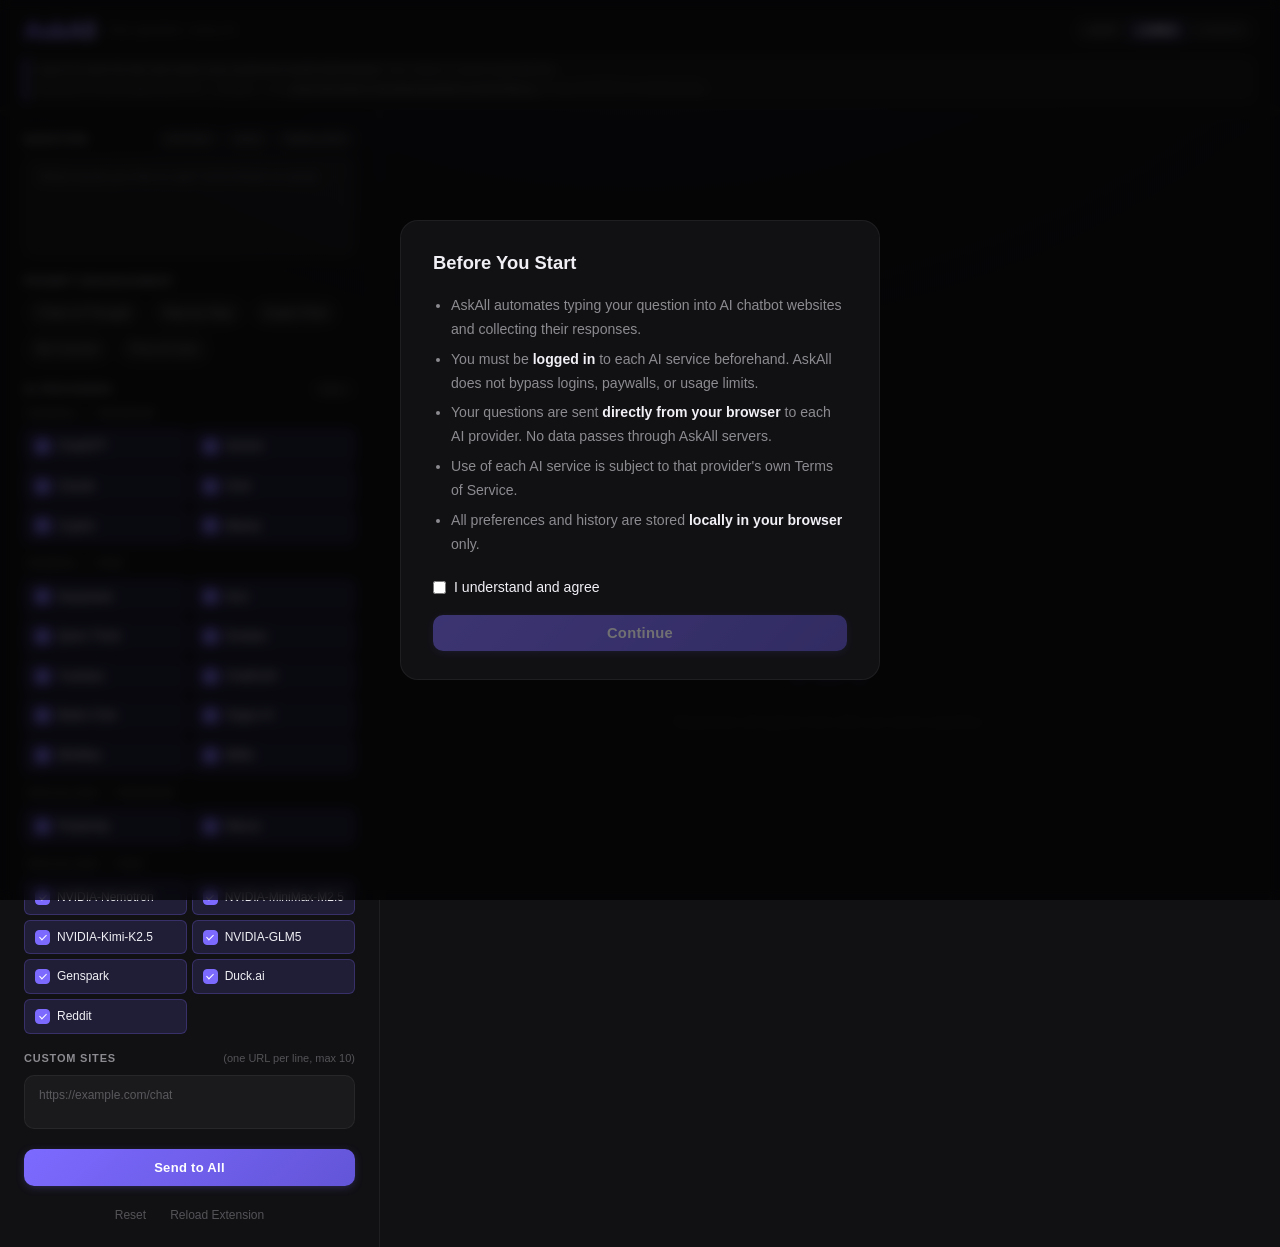
==== commit 1bc1a3fb: "feat: v1.2.0 — Chrome Web Store release prep - Add release GitHub Action workflow (tag-triggered) - " ====
--- a/popup/popup.html
+++ b/popup/popup.html
@@ -156,6 +156,25 @@
     <span id="toast-text">Copied to clipboard</span>
   </div>
 
+  <!-- first-use disclaimer overlay -->
+  <div id="disclaimer-overlay" class="disclaimer-overlay hidden">
+    <div class="disclaimer-box">
+      <h2 class="disclaimer-title">Before You Start</h2>
+      <ul class="disclaimer-list">
+        <li>AskAll automates typing your question into AI chatbot websites and collecting their responses.</li>
+        <li>You must be <strong>logged in</strong> to each AI service beforehand. AskAll does not bypass logins, paywalls, or usage limits.</li>
+        <li>Your questions are sent <strong>directly from your browser</strong> to each AI provider. No data passes through AskAll servers.</li>
+        <li>Use of each AI service is subject to that provider's own Terms of Service.</li>
+        <li>All preferences and history are stored <strong>locally in your browser</strong> only.</li>
+      </ul>
+      <label class="disclaimer-check">
+        <input type="checkbox" id="disclaimer-agree">
+        <span>I understand and agree</span>
+      </label>
+      <button id="disclaimer-continue" class="btn btn-send" disabled>Continue</button>
+    </div>
+  </div>
+
   <script src="popup.js"></script>
 </body>
 </html>
--- a/popup/popup.css
+++ b/popup/popup.css
@@ -2030,3 +2030,57 @@
 .tpl-save-confirm:hover {
   opacity: 0.85;
 }
+
+/* ===== disclaimer overlay ===== */
+.disclaimer-overlay {
+  position: fixed;
+  inset: 0;
+  z-index: 9999;
+  display: flex;
+  align-items: center;
+  justify-content: center;
+  background: rgba(0, 0, 0, 0.7);
+  backdrop-filter: blur(6px);
+}
+.disclaimer-overlay.hidden { display: none; }
+.disclaimer-box {
+  background: var(--bg, #111);
+  border: 1px solid var(--border, #333);
+  border-radius: var(--radius-lg, 12px);
+  padding: 28px 32px;
+  max-width: 480px;
+  width: 90%;
+  color: var(--text, #f0f0f5);
+}
+.disclaimer-title {
+  font-size: 1.15rem;
+  font-weight: 700;
+  margin-bottom: 16px;
+}
+.disclaimer-list {
+  padding-left: 18px;
+  margin-bottom: 20px;
+  line-height: 1.7;
+  font-size: 0.88rem;
+  color: var(--text-secondary, #aaa);
+}
+.disclaimer-list li { margin-bottom: 6px; }
+.disclaimer-list strong { color: var(--text, #f0f0f5); }
+.disclaimer-check {
+  display: flex;
+  align-items: center;
+  gap: 8px;
+  margin-bottom: 16px;
+  font-size: 0.88rem;
+  cursor: pointer;
+}
+.disclaimer-check input { cursor: pointer; }
+#disclaimer-continue {
+  width: 100%;
+  padding: 10px;
+  font-size: 0.92rem;
+}
+#disclaimer-continue:disabled {
+  opacity: 0.4;
+  cursor: not-allowed;
+}
